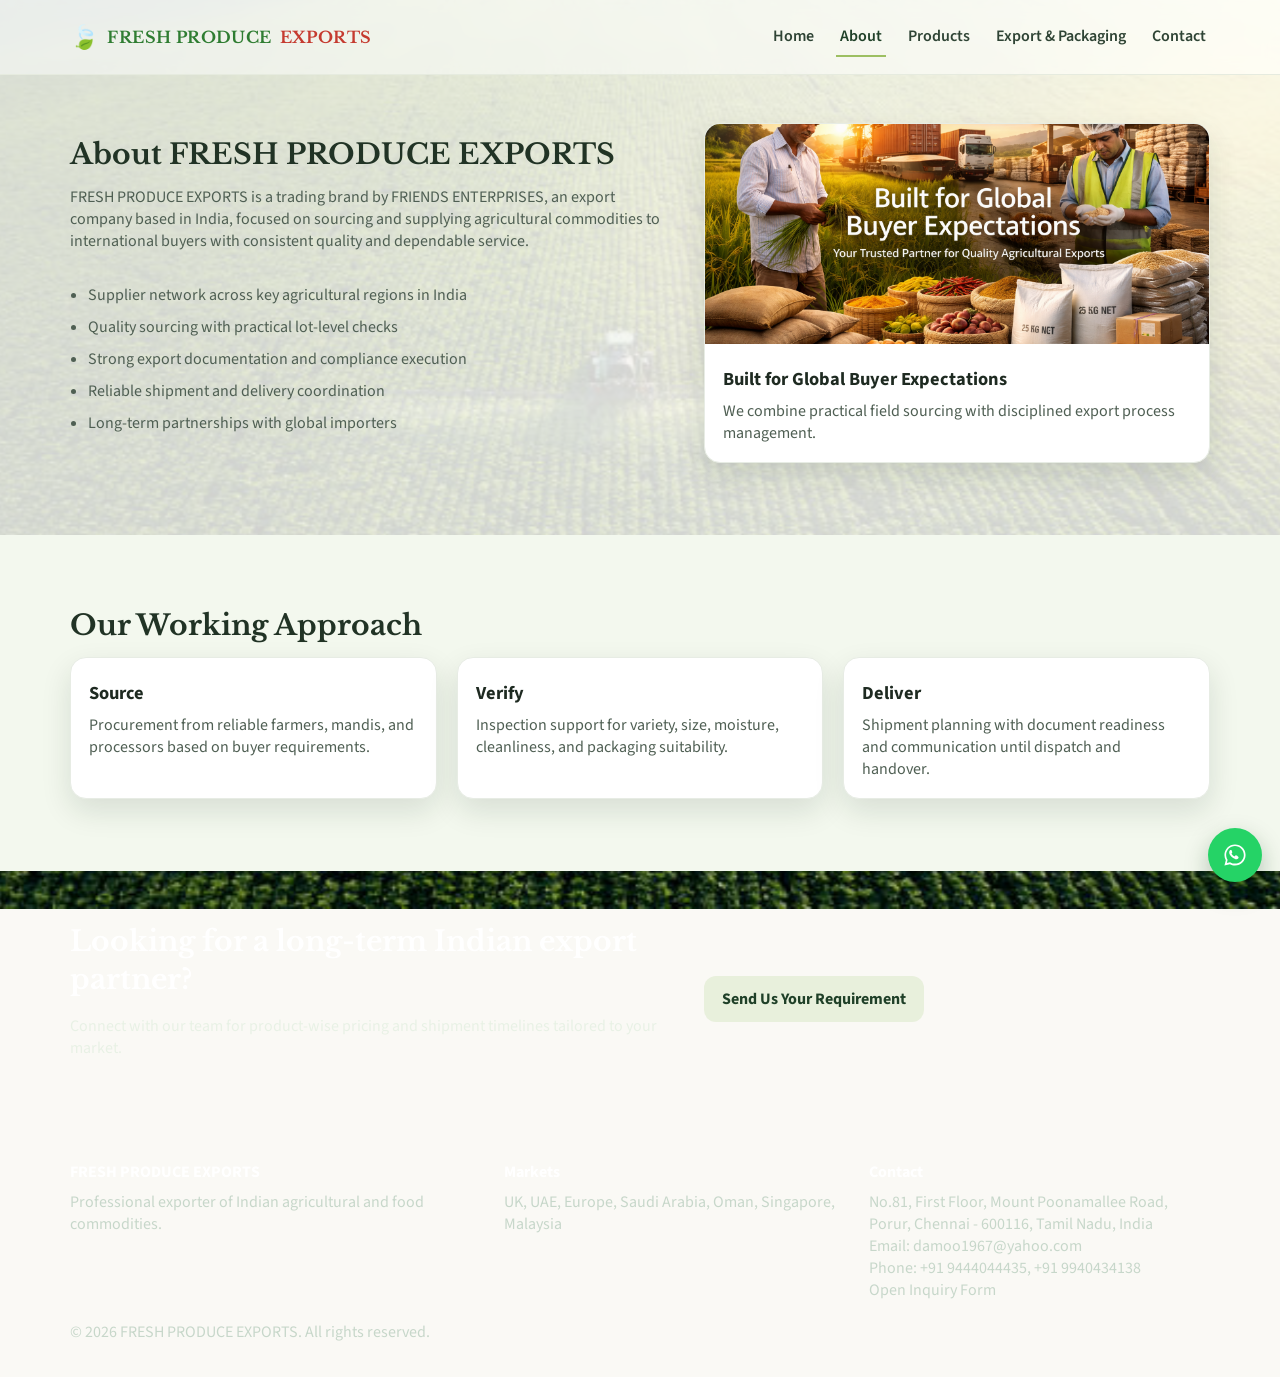
==== about.html @ 6c0fde89 "Initial commit - static export website" ====
﻿<!doctype html>
<html lang="en">
<head>
  <meta charset="utf-8" />
  <meta name="viewport" content="width=device-width, initial-scale=1" />
  <title>About | FRESH PRODUCE EXPORTS</title>
  <meta name="description" content="About FRESH PRODUCE EXPORTS, Indian export company specializing in agricultural commodities." />
  <link rel="preconnect" href="https://fonts.googleapis.com" />
  <link rel="preconnect" href="https://fonts.gstatic.com" crossorigin />
  <link href="https://fonts.googleapis.com/css2?family=Libre+Baskerville:wght@400;700&family=Source+Sans+3:wght@400;600;700&display=swap" rel="stylesheet" />
  <link rel="stylesheet" href="styles.css" />
</head>
<body>
  <header class="topbar">
    <div class="container nav-wrap">
      <a class="brand" href="index.html">FRESH PRODUCE <span>EXPORTS</span></a>
      <button class="menu-btn" type="button" aria-label="Open navigation">Menu</button>
      <nav class="nav-links">
        <a href="index.html">Home</a>
        <a href="about.html">About</a>
        <a href="products.html">Products</a>
        <a href="export-packaging.html">Export & Packaging</a>
        <a href="contact.html">Contact</a>
      </nav>
    </div>
  </header>

  <section class="section" style="padding-top:48px">
    <div class="container split">
      <div>
        <h1 class="section-title">About FRESH PRODUCE EXPORTS</h1>
        <p class="section-subtitle">FRESH PRODUCE EXPORTS is a trading brand by FRIENDS ENTERPRISES, an export company based in India, focused on sourcing and supplying agricultural commodities to international buyers with consistent quality and dependable service.</p>
        <ul class="list">
          <li>Supplier network across key agricultural regions in India</li>
          <li>Quality sourcing with practical lot-level checks</li>
          <li>Strong export documentation and compliance execution</li>
          <li>Reliable shipment and delivery coordination</li>
          <li>Long-term partnerships with global importers</li>
        </ul>
      </div>
      <div class="card">
        <img src="built for gloabl byer expectaions image.png" alt="Export warehouse" />
        <div class="card-body">
          <h3>Built for Global Buyer Expectations</h3>
          <p>We combine practical field sourcing with disciplined export process management.</p>
        </div>
      </div>
    </div>
  </section>

  <section class="section" style="background:#f3f8ee">
    <div class="container">
      <h2 class="section-title">Our Working Approach</h2>
      <div class="grid grid-3">
        <article class="card"><div class="card-body"><h3>Source</h3><p>Procurement from reliable farmers, mandis, and processors based on buyer requirements.</p></div></article>
        <article class="card"><div class="card-body"><h3>Verify</h3><p>Inspection support for variety, size, moisture, cleanliness, and packaging suitability.</p></div></article>
        <article class="card"><div class="card-body"><h3>Deliver</h3><p>Shipment planning with document readiness and communication until dispatch and handover.</p></div></article>
      </div>
    </div>
  </section>

  <section class="cta-band">
    <div class="container split">
      <div>
        <h2 class="section-title" style="color:#fff">Looking for a long-term Indian export partner?</h2>
        <p>Connect with our team for product-wise pricing and shipment timelines tailored to your market.</p>
      </div>
      <div><a class="btn btn-soft" href="contact.html">Send Us Your Requirement</a></div>
    </div>
  </section>

  <footer class="footer">
    <div class="container footer-grid">
      <div><h4>FRESH PRODUCE EXPORTS</h4><p>Professional exporter of Indian agricultural and food commodities.</p></div>
      <div><h4>Markets</h4><p>UK, UAE, Europe, Saudi Arabia, Oman, Singapore, Malaysia</p></div>
      <div><h4>Contact</h4><p>No.81, First Floor, Mount Poonamallee Road, Porur, Chennai - 600116, Tamil Nadu, India</p><p>Email: <a href="mailto:damoo1967@yahoo.com">damoo1967@yahoo.com</a></p><p>Phone: <a href="tel:+919444044435">+91 9444044435</a>, <a href="tel:+919940434138">+91 9940434138</a></p><p><a href="contact.html">Open Inquiry Form</a></p></div>
    </div>
    <div class="container" style="margin-top:20px"><p class="muted">&copy; <span class="js-year"></span> FRESH PRODUCE EXPORTS. All rights reserved.</p></div>
  </footer>

  <script src="script.js"></script>
</body>
</html>
---- styles.css ----
﻿:root {
  --primary: #2f5d3a;
  --primary-dark: #1f4028;
  --accent: #9dbf62;
  --earth: #7f6848;
  --sand: #f3efe6;
  --text: #1e2a21;
  --muted: #5e6b60;
  --white: #ffffff;
  --shadow: 0 12px 30px rgba(18, 42, 26, 0.12);
}

* {
  box-sizing: border-box;
}

html {
  scroll-behavior: smooth;
}

body {
  margin: 0;
  font-family: "Source Sans 3", "Segoe UI", sans-serif;
  color: var(--text);
  background: #faf9f5;
  position: relative;
  --scroll-blur: 0;
  --scroll-tint: 0;
}

body::before {
  content: "";
  position: fixed;
  inset: 0;
  z-index: -2;
  background-image: url("assets/background photo.jpg");
  background-size: cover;
  background-position: center;
  background-repeat: no-repeat;
  filter: blur(calc(var(--scroll-blur) * 1px));
  transform: scale(1.02);
}

body::after {
  content: "";
  position: fixed;
  inset: 0;
  z-index: -1;
  background: rgba(10, 24, 14, var(--scroll-tint));
}
img {
  max-width: 100%;
  display: block;
}

a {
  color: inherit;
  text-decoration: none;
}

.container {
  width: min(1140px, 92%);
  margin: 0 auto;
}

.section {
  padding: 72px 0;
}

.section-title {
  font-family: "Libre Baskerville", Georgia, serif;
  font-size: clamp(1.6rem, 2.2vw, 2.2rem);
  line-height: 1.35;
  margin: 0 0 12px;
}

.section-subtitle {
  color: var(--muted);
  margin: 0 0 32px;
}

.topbar {
  position: sticky;
  top: 0;
  z-index: 40;
  background: rgba(255, 255, 255, 0.94);
  backdrop-filter: blur(8px);
  border-bottom: 1px solid #e6ebdf;
}

.nav-wrap {
  display: flex;
  align-items: center;
  justify-content: space-between;
  min-height: 74px;
  gap: 18px;
}

.brand {
  font-family: "Libre Baskerville", Georgia, serif;
  display: inline-flex;
  align-items: center;
  gap: 8px;
  color: #2f7d32;
  font-weight: 700;
  letter-spacing: 0.4px;
}

.brand::before {
  content: "🍃";
  font-size: 1.45em;
  line-height: 1;
}

.brand span {
  color: #c53a2f;
}

.nav-links {
  display: flex;
  gap: 18px;
  align-items: center;
}

.nav-links a {
  padding: 8px 4px;
  color: #2f4435;
  font-weight: 600;
  border-bottom: 2px solid transparent;
}

.nav-links a.active,
.nav-links a:hover {
  border-color: var(--accent);
  color: var(--primary-dark);
}

.menu-btn {
  display: none;
  border: 1px solid #d8dfd3;
  background: #fff;
  border-radius: 10px;
  padding: 7px 10px;
  cursor: pointer;
}

.btn {
  display: inline-block;
  padding: 12px 18px;
  border-radius: 12px;
  font-weight: 700;
  transition: 0.2s ease;
}

.btn-primary {
  background: var(--primary);
  color: var(--white);
}

.btn-primary:hover {
  background: var(--primary-dark);
}

.btn-soft {
  background: #e8f0dc;
  color: var(--primary-dark);
}

.hero {
  position: relative;
  min-height: 78vh;
  display: grid;
  place-items: center;
  isolation: isolate;
  color: #fff;
}

.hero::before {
  content: "";
  position: absolute;
  inset: 0;
  background: linear-gradient(rgba(10, 20, 14, 0.16), rgba(10, 20, 14, 0.12));
  z-index: -1;
}

.hero-content {
  text-align: left;
  padding: 80px 0;
}

.hero h1 {
  font-family: "Libre Baskerville", Georgia, serif;
  font-size: clamp(2rem, 4.2vw, 3.7rem);
  line-height: 1.18;
  max-width: 840px;
  margin: 0 0 16px;
}

.hero p {
  max-width: 720px;
  color: #e9efe6;
  font-size: clamp(1rem, 1.8vw, 1.2rem);
}

.hero-cta {
  margin-top: 22px;
  display: flex;
  flex-wrap: wrap;
  gap: 12px;
}

.grid {
  display: grid;
  gap: 20px;
}

.grid-2 {
  grid-template-columns: repeat(2, minmax(0, 1fr));
}

.grid-3 {
  grid-template-columns: repeat(3, minmax(0, 1fr));
}

.grid-4 {
  grid-template-columns: repeat(4, minmax(0, 1fr));
}

.card {
  background: #fff;
  border: 1px solid #e7ece4;
  border-radius: 16px;
  overflow: hidden;
  box-shadow: var(--shadow);
}

.card-body {
  padding: 18px;
}

.card h3 {
  margin: 4px 0 8px;
  font-size: 1.15rem;
}

.card p {
  margin: 0;
  color: var(--muted);
}

.card img {
  width: 100%;
  height: 220px;
  object-fit: cover;
}

.split {
  display: grid;
  grid-template-columns: 1.2fr 1fr;
  gap: 26px;
  align-items: center;
}

.list {
  padding-left: 18px;
  color: var(--muted);
}

.list li {
  margin: 10px 0;
}

.pill-row {
  display: flex;
  flex-wrap: wrap;
  gap: 10px;
}

.pill {
  border: 1px solid #d8e5d2;
  background: #f6faef;
  color: #2f503a;
  padding: 8px 12px;
  border-radius: 100px;
  font-weight: 600;
}

.cta-band {
  background: linear-gradient(112deg, #2f5d3a 0%, #4e7a42 52%, #789b4c 100%);
  color: #fff;
  padding: 52px 0;
}

.cta-band p {
  color: #e8f1e5;
}

table {
  width: 100%;
  border-collapse: collapse;
  background: #fff;
  border: 1px solid #e4ebdf;
  border-radius: 12px;
  overflow: hidden;
}

th, td {
  text-align: left;
  padding: 12px;
  border-bottom: 1px solid #edf2e9;
  font-size: 0.96rem;
}

th {
  background: #f2f7eb;
  color: #2a4934;
}

.world-map {
  background: linear-gradient(180deg, #f4f8f0 0%, #e6efe0 100%);
  border: 1px solid #d8e7d1;
  border-radius: 16px;
  padding: 18px;
}

.contact-wrap {
  display: grid;
  gap: 22px;
  grid-template-columns: 1fr 1.05fr;
}

form {
  background: #fff;
  border: 1px solid #e2eadd;
  border-radius: 16px;
  padding: 20px;
  box-shadow: var(--shadow);
}

.field {
  margin-bottom: 14px;
}

label {
  display: block;
  margin-bottom: 6px;
  font-weight: 600;
}

input, textarea, select {
  width: 100%;
  border: 1px solid #cfd9cb;
  border-radius: 10px;
  padding: 11px 12px;
  font: inherit;
}

textarea {
  min-height: 120px;
  resize: vertical;
}

.footer {
  background: #152c1e;
  color: #dde8df;
  padding: 34px 0;
}

.footer-grid {
  display: grid;
  gap: 24px;
  grid-template-columns: 1.2fr 1fr 1fr;
}

.footer h4 {
  margin: 0 0 8px;
  color: #fff;
}

.footer p,
.footer a {
  color: #c7d7ca;
  margin: 0;
}

.muted {
  color: var(--muted);
}

@media (max-width: 980px) {
  .grid-4 {
    grid-template-columns: repeat(2, minmax(0, 1fr));
  }

  .grid-3 {
    grid-template-columns: repeat(2, minmax(0, 1fr));
  }

  .split,
  .contact-wrap,
  .footer-grid {
    grid-template-columns: 1fr;
  }
}

@media (max-width: 980px) {
  .cover-hero h1 {
    white-space: normal;
  }
}

@media (max-width: 740px) {
  .menu-btn {
    display: block;
  }

  .nav-links {
    position: absolute;
    left: 0;
    right: 0;
    top: 74px;
    background: #fff;
    border-bottom: 1px solid #dde6d8;
    display: none;
    flex-direction: column;
    padding: 14px;
    align-items: flex-start;
  }

  .nav-links.open {
    display: flex;
  }

  .grid-4,
  .grid-3,
  .grid-2 {
    grid-template-columns: 1fr;
  }

  .hero {
    min-height: 72vh;
  }
}






/* Home cover hero + scroll transitions */
.home-page .topbar {
  position: fixed;
  width: 100%;
  background: rgba(18, 34, 24, 0.14);
  border-bottom: 1px solid rgba(255, 255, 255, 0.22);
  backdrop-filter: blur(2px);
  transition: background 0.35s ease, border-color 0.35s ease;
}

.home-page .topbar .brand {
  color: #d9f3d2;
  text-shadow: 0 1px 10px rgba(0, 0, 0, 0.22);
}

.home-page .topbar .brand span {
  color: #f3b6b1;
  text-shadow: 0 1px 10px rgba(0, 0, 0, 0.22);
}

.home-page .topbar .brand::before {
  color: #e6f8df;
  text-shadow: 0 1px 10px rgba(0, 0, 0, 0.22);
}

.home-page .topbar .nav-links a {
  color: #f6fff6;
}

.home-page .topbar.scrolled-nav {
  background: rgba(255, 255, 255, 0.95);
  border-bottom: 1px solid #dde6d8;
  backdrop-filter: blur(8px);
}

.home-page .topbar.scrolled-nav .brand {
  color: #2f7d32;
}

.home-page .topbar.scrolled-nav .brand span {
  color: #c53a2f;
}

.home-page .topbar.scrolled-nav .brand::before {
  color: #2f7d32;
}

.home-page .topbar.scrolled-nav .nav-links a {
  color: #2f4435;
}

.cover-hero {
  min-height: 100vh;
}

.cover-hero .hero-content {
  text-align: center;
  padding-top: 160px;
  padding-bottom: 120px;
}

.cover-kicker {
  letter-spacing: 0.04em;
  text-transform: none;
  font-size: 1.55rem;
  font-weight: 500;
  color: #f0f7ed;
  margin-bottom: 12px;
}

.cover-hero h1 {
  font-size: clamp(2.5rem, 6.2vw, 5.6rem);
  margin: 0 auto 16px;
  text-shadow: 0 10px 30px rgba(0, 0, 0, 0.32);
  text-align: center;
  width: 100%;
  max-width: none;
  white-space: nowrap;
}

.cover-hero p {
  max-width: 980px;
  margin-left: auto;
  margin-right: auto;
}

.cover-hero .hero-cta {
  justify-content: center;
}

.reveal {
  opacity: 0;
  transform: translateY(34px);
  transition: opacity 0.8s ease, transform 0.8s ease;
}

.reveal.visible {
  opacity: 1;
  transform: translateY(0);
}

@media (max-width: 980px) {
  .cover-hero h1 {
    white-space: normal;
  }
}

@media (max-width: 740px) {
  .home-page .topbar .nav-links {
    background: rgba(12, 20, 16, 0.9);
    border-bottom: 1px solid rgba(255, 255, 255, 0.25);
  }

  .home-page .topbar.scrolled-nav .nav-links {
    background: #fff;
    border-bottom: 1px solid #dde6d8;
  }

  .cover-hero .hero-content {
    padding-top: 140px;
    padding-bottom: 90px;
  }
}


/* Readability tuning across image-overlap areas */
.section {
  background: rgba(249, 250, 246, 0.84);
}

.cta-band,
.hero,
.cover-hero,
.footer {
  background: transparent;
}

.topbar {
  background: rgba(255, 255, 255, 0.9);
}

.home-page .topbar {
  background: rgba(14, 28, 18, 0.28);
  border-bottom: 1px solid rgba(255, 255, 255, 0.26);
}

.home-page .topbar .brand {
  color: #d9f3d2;
  text-shadow: 0 1px 10px rgba(0, 0, 0, 0.22);
}

.home-page .topbar .brand span {
  color: #f3b6b1;
  text-shadow: 0 1px 10px rgba(0, 0, 0, 0.22);
}

.home-page .topbar .brand::before {
  color: #e6f8df;
  text-shadow: 0 1px 10px rgba(0, 0, 0, 0.22);
}

.home-page .topbar .nav-links a {
  color: #f3f8f2;
  text-shadow: 0 1px 10px rgba(0, 0, 0, 0.22);
}

.home-page .topbar.scrolled-nav .brand,
.home-page .topbar.scrolled-nav .brand span,
.home-page .topbar.scrolled-nav .brand::before,
.home-page .topbar.scrolled-nav .nav-links a {
  text-shadow: none;
}

.hero h1,
.cover-hero h1 {
  color: #f7fbf6;
  text-shadow: 0 8px 24px rgba(0, 0, 0, 0.36);
}

.hero p,
.cover-hero p,
.cover-kicker {
  color: #edf5ea;
  text-shadow: 0 3px 12px rgba(0, 0, 0, 0.3);
}

.section-title {
  color: #213325;
}

.section-subtitle,
.card p,
.list,
.muted {
  color: #4f5f53;
}

@media (max-width: 740px) {
  .section {
    background: rgba(249, 250, 246, 0.9);
  }

  .home-page .topbar {
    background: rgba(12, 24, 16, 0.48);
  }
}

/* Floating WhatsApp button */
.whatsapp-float {
  position: fixed;
  right: 18px;
  bottom: 18px;
  width: 54px;
  height: 54px;
  border-radius: 50%;
  display: grid;
  place-items: center;
  background: #25d366;
  box-shadow: 0 10px 24px rgba(8, 53, 23, 0.28);
  z-index: 999;
  transition: transform 0.2s ease, box-shadow 0.2s ease;
}

.whatsapp-float:hover {
  transform: translateY(-2px);
  box-shadow: 0 14px 28px rgba(8, 53, 23, 0.35);
}

/* Product inquiry validation + status */
.input-error {
  border-color: #c63b3b !important;
  background: #fff6f6;
}

.field-error {
  margin-top: 6px;
  color: #c63b3b;
  font-size: 0.84rem;
  font-weight: 600;
}

.form-message {
  display: none;
  margin: 0 0 14px;
  padding: 11px 12px;
  border-radius: 10px;
  font-weight: 600;
}

.form-message.success {
  display: block;
  background: #e7f5ea;
  color: #1f6a35;
  border: 1px solid #b8e0c1;
}

.form-message.error {
  display: block;
  background: #fff1f1;
  color: #b03d3d;
  border: 1px solid #efc2c2;
}

/* Mobile tuning for inquiry actions */
@media (max-width: 740px) {
  input,
  textarea,
  select {
    font-size: 16px;
  }

  #productInquiryForm .hero-cta,
  #contactInquiryForm .hero-cta {
    flex-direction: column;
    align-items: stretch;
  }

  #productInquiryForm .hero-cta .btn,
  #contactInquiryForm .hero-cta .btn {
    width: 100%;
    text-align: center;
  }

  .whatsapp-float {
    right: 14px;
    bottom: 14px;
    width: 50px;
    height: 50px;
  }
}


/* Global markets layout */
.global-markets-layout {
  display: grid;
  grid-template-columns: 0.95fr 1.05fr;
  gap: 24px;
  align-items: start;
}

.global-map-small {
  max-width: 420px;
}

.global-map-small img {
  width: 100%;
  height: auto;
  border-radius: 12px;
  object-fit: cover;
}

.global-markets-list-wrap {
  background: #fff;
  border: 1px solid #d8e7d1;
  border-radius: 16px;
  padding: 18px;
  box-shadow: var(--shadow);
}

.arrow-list {
  list-style: none;
  margin: 0;
  padding: 0;
  color: #2e4a35;
}

.arrow-list li {
  margin: 10px 0;
  font-weight: 600;
}

.arrow-list li::before {
  content: "-> ";
  color: #2f7d32;
  font-weight: 700;
}

@media (max-width: 980px) {
  .global-markets-layout {
    grid-template-columns: 1fr;
  }

  .global-map-small {
    max-width: 100%;
  }
}
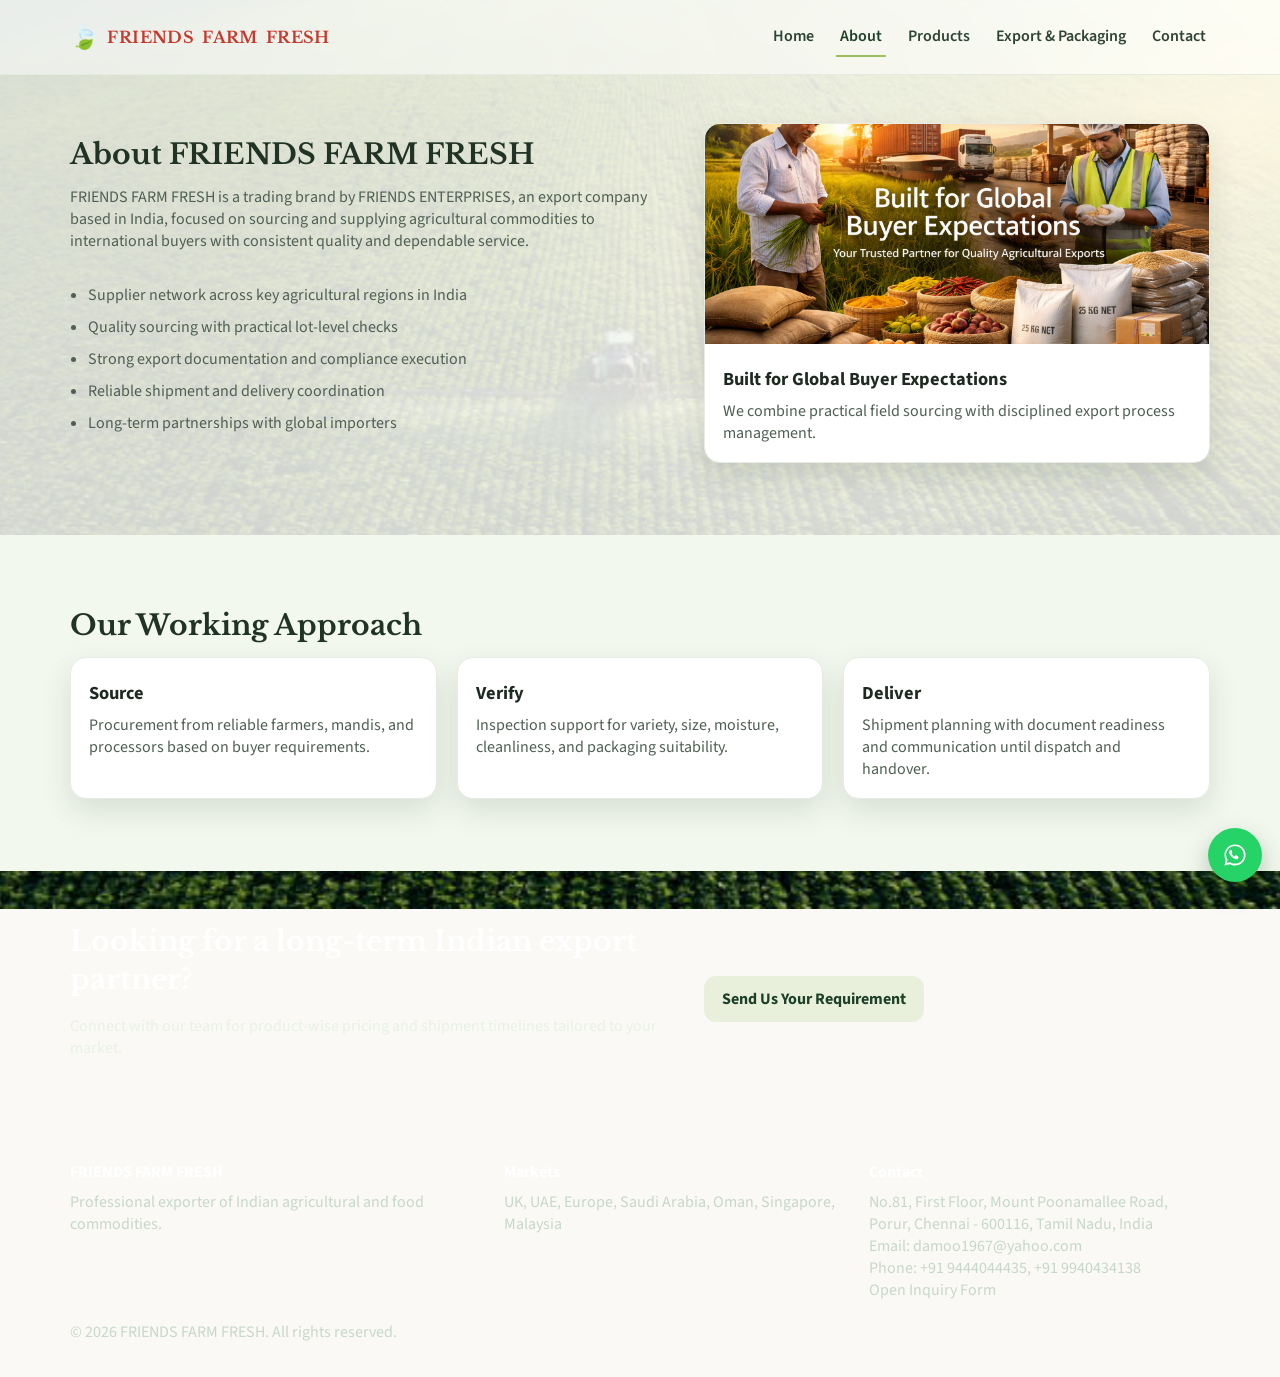
==== commit e920e9c6: "Update about.html for Friends Farm Fresh" ====
--- a/about.html
+++ b/about.html
@@ -3,8 +3,8 @@
 <head>
   <meta charset="utf-8" />
   <meta name="viewport" content="width=device-width, initial-scale=1" />
-  <title>About | FRESH PRODUCE EXPORTS</title>
-  <meta name="description" content="About FRESH PRODUCE EXPORTS, Indian export company specializing in agricultural commodities." />
+  <title>About | FRIENDS FARM FRESH</title>
+  <meta name="description" content="About FRIENDS FARM FRESH, Indian export company specializing in agricultural commodities." />
   <link rel="preconnect" href="https://fonts.googleapis.com" />
   <link rel="preconnect" href="https://fonts.gstatic.com" crossorigin />
   <link href="https://fonts.googleapis.com/css2?family=Libre+Baskerville:wght@400;700&family=Source+Sans+3:wght@400;600;700&display=swap" rel="stylesheet" />
@@ -13,7 +13,7 @@
 <body>
   <header class="topbar">
     <div class="container nav-wrap">
-      <a class="brand" href="index.html">FRESH PRODUCE <span>EXPORTS</span></a>
+      <a class="brand" href="index.html"><span class="brand-word brand-friends"><span class="brand-initial">F</span>RIENDS</span> <span class="brand-word brand-farm"><span class="brand-initial">F</span>ARM</span> <span class="brand-word brand-fresh"><span class="brand-initial">F</span>RESH</span></a>
       <button class="menu-btn" type="button" aria-label="Open navigation">Menu</button>
       <nav class="nav-links">
         <a href="index.html">Home</a>
@@ -28,8 +28,8 @@
   <section class="section" style="padding-top:48px">
     <div class="container split">
       <div>
-        <h1 class="section-title">About FRESH PRODUCE EXPORTS</h1>
-        <p class="section-subtitle">FRESH PRODUCE EXPORTS is a trading brand by FRIENDS ENTERPRISES, an export company based in India, focused on sourcing and supplying agricultural commodities to international buyers with consistent quality and dependable service.</p>
+        <h1 class="section-title">About FRIENDS FARM FRESH</h1>
+        <p class="section-subtitle">FRIENDS FARM FRESH is a trading brand by FRIENDS ENTERPRISES, an export company based in India, focused on sourcing and supplying agricultural commodities to international buyers with consistent quality and dependable service.</p>
         <ul class="list">
           <li>Supplier network across key agricultural regions in India</li>
           <li>Quality sourcing with practical lot-level checks</li>
@@ -71,21 +71,22 @@
 
   <footer class="footer">
     <div class="container footer-grid">
-      <div><h4>FRESH PRODUCE EXPORTS</h4><p>Professional exporter of Indian agricultural and food commodities.</p></div>
+      <div><h4>FRIENDS FARM FRESH</h4><p>Professional exporter of Indian agricultural and food commodities.</p></div>
       <div><h4>Markets</h4><p>UK, UAE, Europe, Saudi Arabia, Oman, Singapore, Malaysia</p></div>
       <div><h4>Contact</h4><p>No.81, First Floor, Mount Poonamallee Road, Porur, Chennai - 600116, Tamil Nadu, India</p><p>Email: <a href="mailto:damoo1967@yahoo.com">damoo1967@yahoo.com</a></p><p>Phone: <a href="tel:+919444044435">+91 9444044435</a>, <a href="tel:+919940434138">+91 9940434138</a></p><p><a href="contact.html">Open Inquiry Form</a></p></div>
     </div>
-    <div class="container" style="margin-top:20px"><p class="muted">&copy; <span class="js-year"></span> FRESH PRODUCE EXPORTS. All rights reserved.</p></div>
+    <div class="container" style="margin-top:20px"><p class="muted">&copy; <span class="js-year"></span> FRIENDS FARM FRESH. All rights reserved.</p></div>
   </footer>
 
   <script src="script.js"></script>
 </body>
-</html>
-
-
-
-
-
-
-
-
+</html>
+
+
+
+
+
+
+
+
+
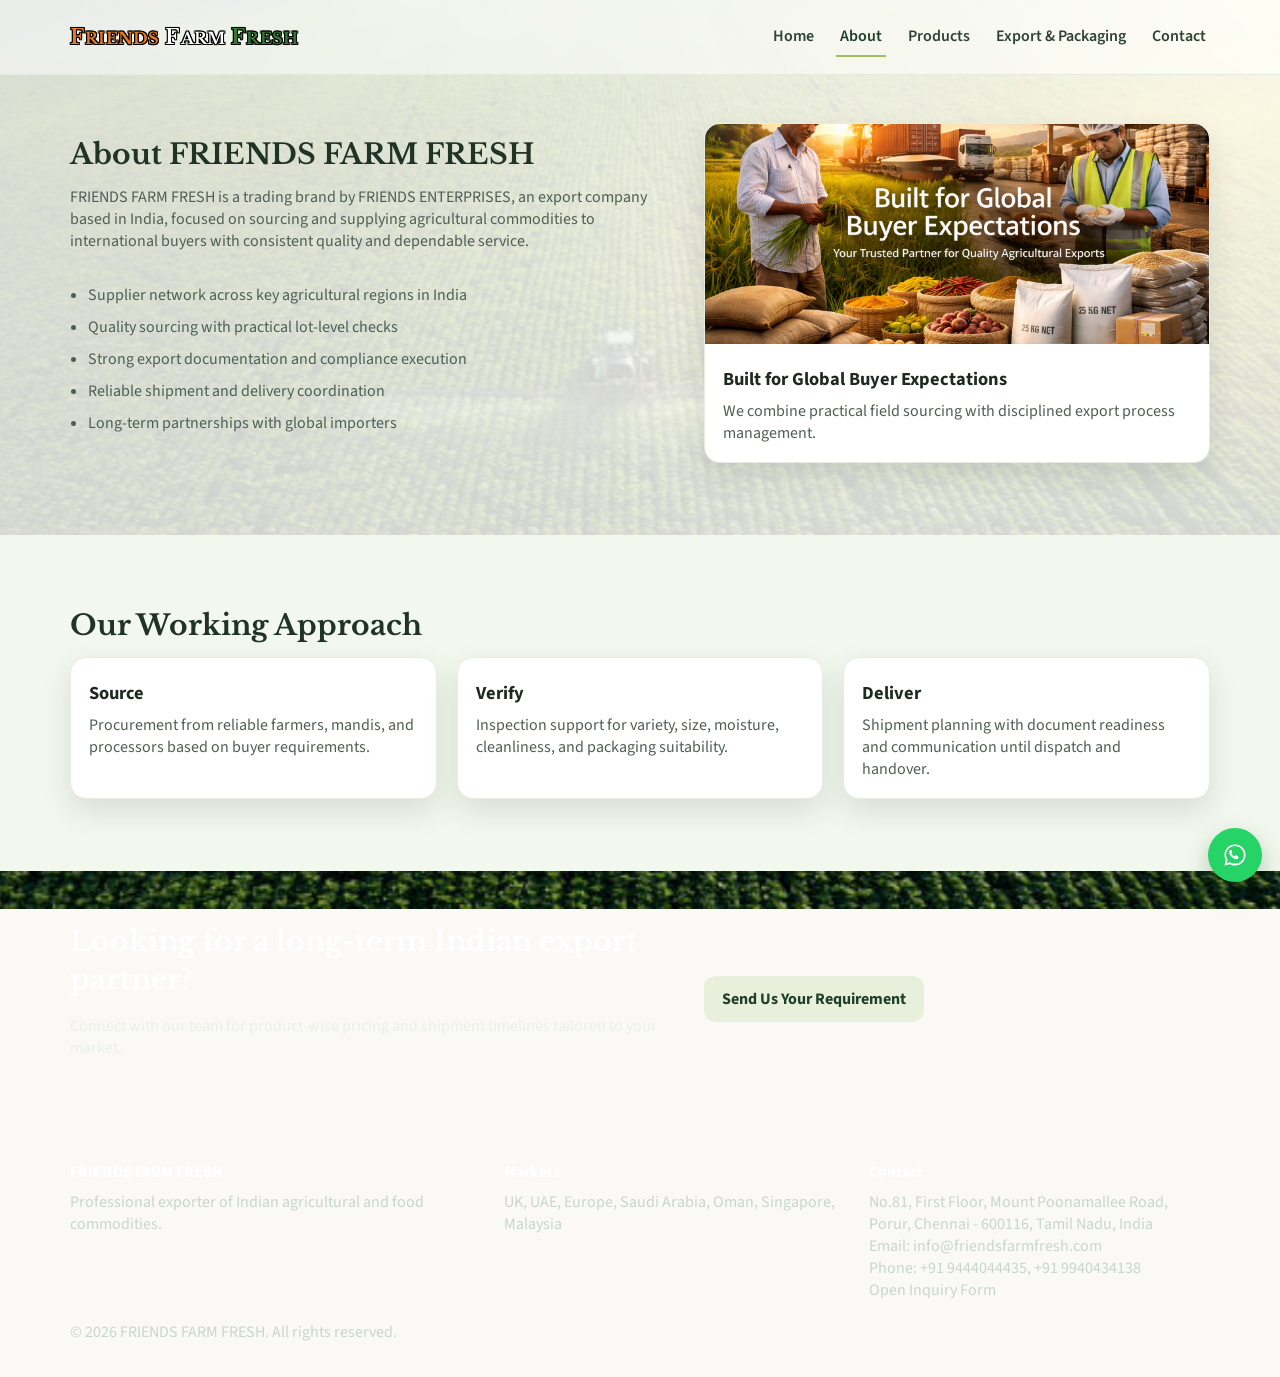
==== commit 083fedd3: "Update about.html contact email" ====
--- a/about.html
+++ b/about.html
@@ -73,7 +73,7 @@
     <div class="container footer-grid">
       <div><h4>FRIENDS FARM FRESH</h4><p>Professional exporter of Indian agricultural and food commodities.</p></div>
       <div><h4>Markets</h4><p>UK, UAE, Europe, Saudi Arabia, Oman, Singapore, Malaysia</p></div>
-      <div><h4>Contact</h4><p>No.81, First Floor, Mount Poonamallee Road, Porur, Chennai - 600116, Tamil Nadu, India</p><p>Email: <a href="mailto:damoo1967@yahoo.com">damoo1967@yahoo.com</a></p><p>Phone: <a href="tel:+919444044435">+91 9444044435</a>, <a href="tel:+919940434138">+91 9940434138</a></p><p><a href="contact.html">Open Inquiry Form</a></p></div>
+      <div><h4>Contact</h4><p>No.81, First Floor, Mount Poonamallee Road, Porur, Chennai - 600116, Tamil Nadu, India</p><p>Email: <a href="mailto:info@friendsfarmfresh.com">info@friendsfarmfresh.com</a></p><p>Phone: <a href="tel:+919444044435">+91 9444044435</a>, <a href="tel:+919940434138">+91 9940434138</a></p><p><a href="contact.html">Open Inquiry Form</a></p></div>
     </div>
     <div class="container" style="margin-top:20px"><p class="muted">&copy; <span class="js-year"></span> FRIENDS FARM FRESH. All rights reserved.</p></div>
   </footer>
@@ -90,3 +90,4 @@
 
 
 
+
--- a/styles.css
+++ b/styles.css
@@ -26,7 +26,7 @@
   position: relative;
   --scroll-blur: 0;
   --scroll-tint: 0;
-}
+}
 
 body::before {
   content: "";
@@ -47,7 +47,7 @@
   inset: 0;
   z-index: -1;
   background: rgba(10, 24, 14, var(--scroll-tint));
-}
+}
 img {
   max-width: 100%;
   display: block;
@@ -99,23 +99,43 @@
 .brand {
   font-family: "Libre Baskerville", Georgia, serif;
   display: inline-flex;
-  align-items: center;
-  gap: 8px;
+  align-items: baseline;
+  gap: 6px;
+  font-weight: 700;
+  letter-spacing: 0.2px;
+  text-transform: uppercase;
+}
+
+.brand-word {
+  display: inline-flex;
+  align-items: baseline;
+  gap: 1px;
+  text-shadow:
+    0 0 1px #000,
+    1px 0 0 #000,
+    -1px 0 0 #000,
+    0 1px 0 #000,
+    0 -1px 0 #000,
+    1px 1px 0 #000,
+    -1px 1px 0 #000,
+    1px -1px 0 #000,
+    -1px -1px 0 #000;
+}
+.brand-initial {
+  font-size: 1.3em;
+  line-height: 1;
+}
+
+.brand-friends {
+  color: #e57a1f;
+}
+
+.brand-farm {
+  color: #ffffff;
+}
+.brand-fresh {
   color: #2f7d32;
-  font-weight: 700;
-  letter-spacing: 0.4px;
-}
-
-.brand::before {
-  content: "🍃";
-  font-size: 1.45em;
-  line-height: 1;
-}
-
-.brand span {
-  color: #c53a2f;
-}
-
+}
 .nav-links {
   display: flex;
   gap: 18px;
@@ -440,12 +460,12 @@
   .hero {
     min-height: 72vh;
   }
-}
-
-
-
-
-
+}
+
+
+
+
+
 
 /* Home cover hero + scroll transitions */
 .home-page .topbar {
@@ -458,17 +478,6 @@
 }
 
 .home-page .topbar .brand {
-  color: #d9f3d2;
-  text-shadow: 0 1px 10px rgba(0, 0, 0, 0.22);
-}
-
-.home-page .topbar .brand span {
-  color: #f3b6b1;
-  text-shadow: 0 1px 10px rgba(0, 0, 0, 0.22);
-}
-
-.home-page .topbar .brand::before {
-  color: #e6f8df;
   text-shadow: 0 1px 10px rgba(0, 0, 0, 0.22);
 }
 
@@ -480,18 +489,6 @@
   background: rgba(255, 255, 255, 0.95);
   border-bottom: 1px solid #dde6d8;
   backdrop-filter: blur(8px);
-}
-
-.home-page .topbar.scrolled-nav .brand {
-  color: #2f7d32;
-}
-
-.home-page .topbar.scrolled-nav .brand span {
-  color: #c53a2f;
-}
-
-.home-page .topbar.scrolled-nav .brand::before {
-  color: #2f7d32;
 }
 
 .home-page .topbar.scrolled-nav .nav-links a {
@@ -569,8 +566,8 @@
     padding-top: 140px;
     padding-bottom: 90px;
   }
-}
-
+}
+
 
 /* Readability tuning across image-overlap areas */
 .section {
@@ -594,17 +591,6 @@
 }
 
 .home-page .topbar .brand {
-  color: #d9f3d2;
-  text-shadow: 0 1px 10px rgba(0, 0, 0, 0.22);
-}
-
-.home-page .topbar .brand span {
-  color: #f3b6b1;
-  text-shadow: 0 1px 10px rgba(0, 0, 0, 0.22);
-}
-
-.home-page .topbar .brand::before {
-  color: #e6f8df;
   text-shadow: 0 1px 10px rgba(0, 0, 0, 0.22);
 }
 
@@ -613,13 +599,10 @@
   text-shadow: 0 1px 10px rgba(0, 0, 0, 0.22);
 }
 
-.home-page .topbar.scrolled-nav .brand,
-.home-page .topbar.scrolled-nav .brand span,
-.home-page .topbar.scrolled-nav .brand::before,
+.home-page .topbar.scrolled-nav .brand-word,
 .home-page .topbar.scrolled-nav .nav-links a {
   text-shadow: none;
 }
-
 .hero h1,
 .cover-hero h1 {
   color: #f7fbf6;
@@ -652,7 +635,7 @@
   .home-page .topbar {
     background: rgba(12, 24, 16, 0.48);
   }
-}
+}
 
 /* Floating WhatsApp button */
 .whatsapp-float {
@@ -673,7 +656,7 @@
 .whatsapp-float:hover {
   transform: translateY(-2px);
   box-shadow: 0 14px 28px rgba(8, 53, 23, 0.35);
-}
+}
 
 /* Product inquiry validation + status */
 .input-error {
@@ -708,7 +691,7 @@
   background: #fff1f1;
   color: #b03d3d;
   border: 1px solid #efc2c2;
-}
+}
 
 /* Mobile tuning for inquiry actions */
 @media (max-width: 740px) {
@@ -736,8 +719,8 @@
     width: 50px;
     height: 50px;
   }
-}
-
+}
+
 
 /* Global markets layout */
 .global-markets-layout {
@@ -792,5 +775,10 @@
   .global-map-small {
     max-width: 100%;
   }
-}
-
+}
+
+
+
+
+
+
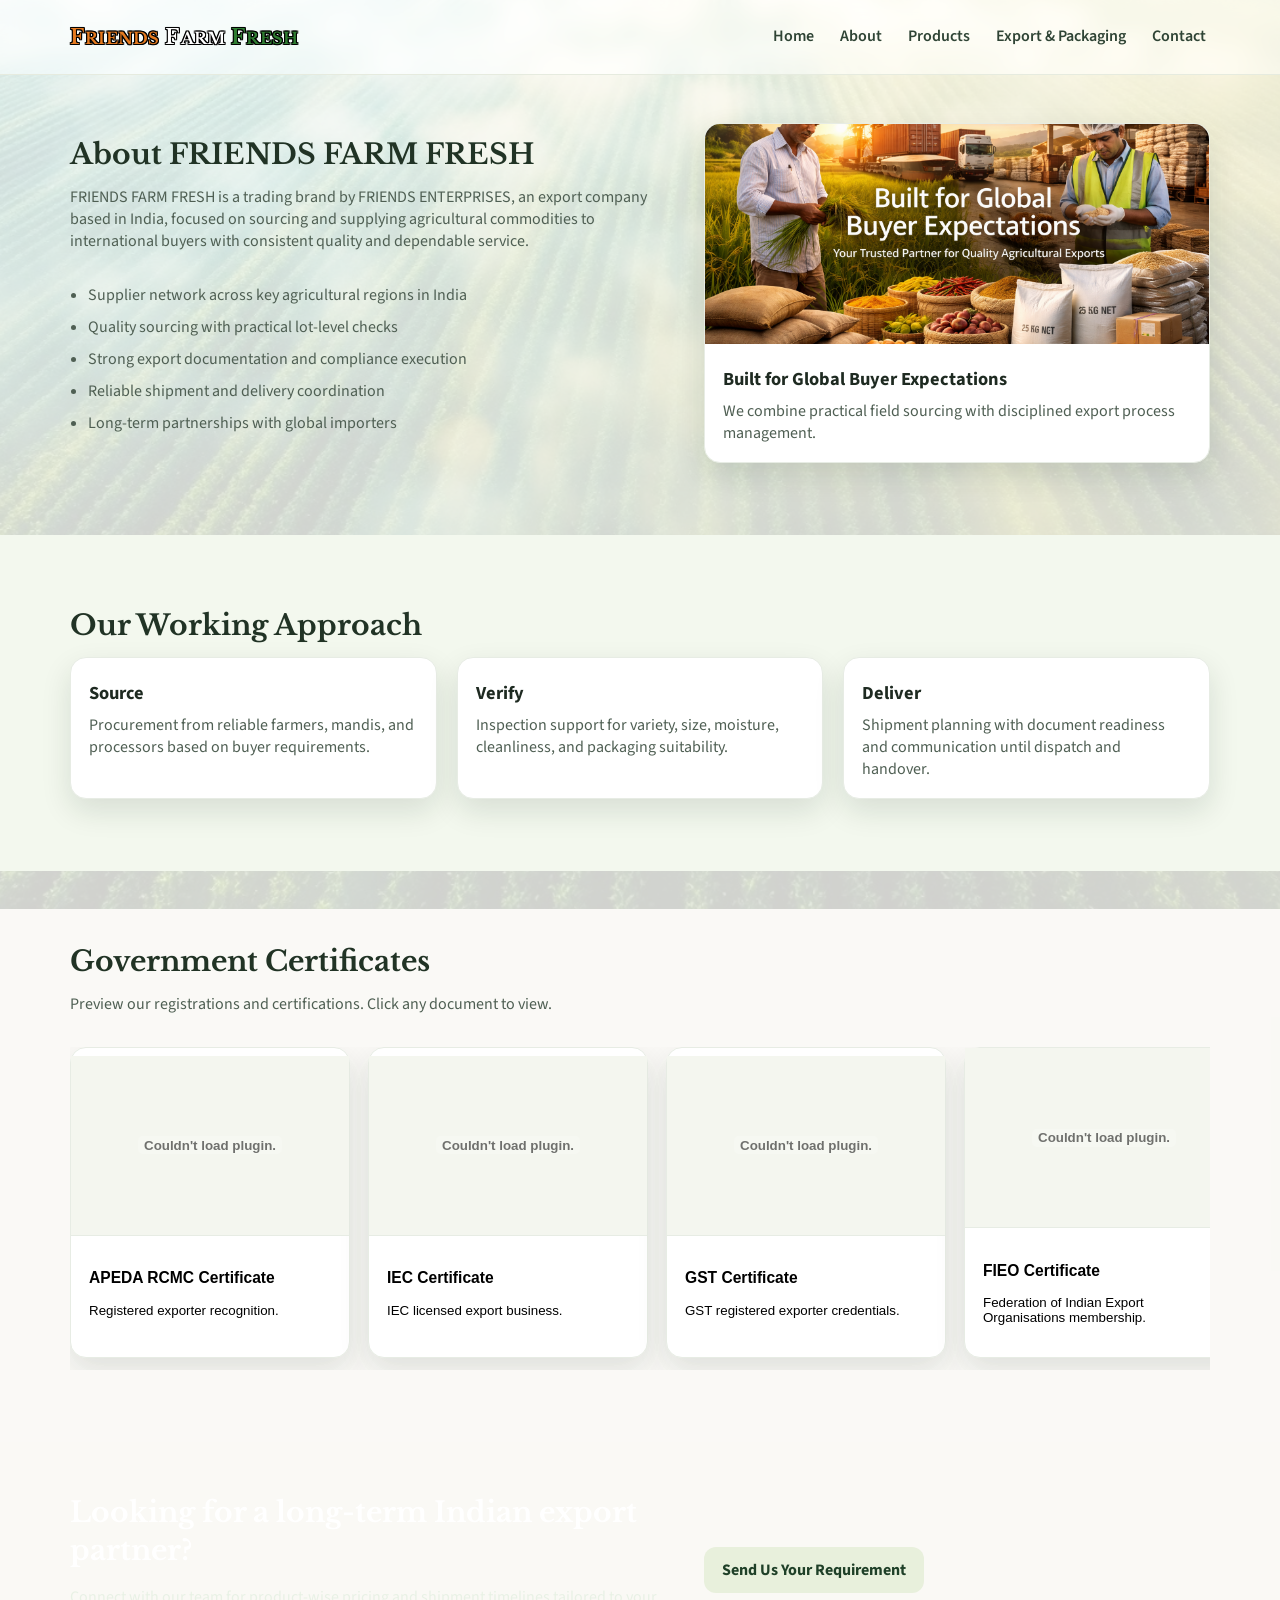
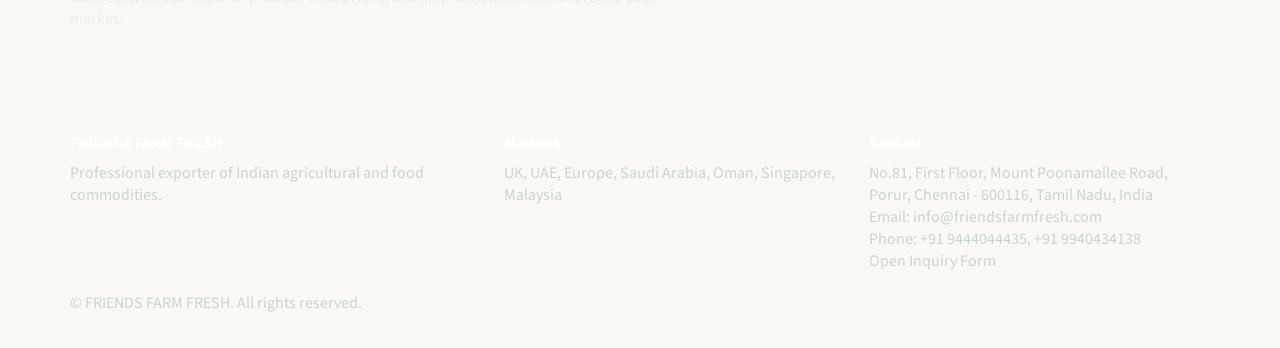
==== commit 77e3b347: "Add certificates section and viewer" ====
--- a/about.html
+++ b/about.html
@@ -59,6 +59,67 @@
     </div>
   </section>
 
+  <section class="section reveal" id="certificates">
+    <div class="container">
+      <h2 class="section-title">Government Certificates</h2>
+      <p class="section-subtitle">Preview our registrations and certifications. Click any document to view.</p>
+      <div class="cert-strip" role="list">
+        <button class="cert-card" type="button" data-cert="certificates/APEDA%20RCMC%20Certificate.pdf" data-title="APEDA RCMC Certificate">
+          <div class="cert-preview">
+            <embed src="certificates/APEDA%20RCMC%20Certificate.pdf#toolbar=0&navpanes=0&scrollbar=0" type="application/pdf" />
+            <span class="cert-preview-overlay">Click to View</span>
+          </div>
+          <div class="card-body">
+            <h3>APEDA RCMC Certificate</h3>
+            <p>Registered exporter recognition.</p>
+          </div>
+        </button>
+        <button class="cert-card" type="button" data-cert="certificates/IEC%20CERT%20Icegate%20%281%29.pdf" data-title="IEC Certificate">
+          <div class="cert-preview">
+            <embed src="certificates/IEC%20CERT%20Icegate%20%281%29.pdf#toolbar=0&navpanes=0&scrollbar=0" type="application/pdf" />
+            <span class="cert-preview-overlay">Click to View</span>
+          </div>
+          <div class="card-body">
+            <h3>IEC Certificate</h3>
+            <p>IEC licensed export business.</p>
+          </div>
+        </button>
+        <button class="cert-card" type="button" data-cert="certificates/GST%20certificate%20%20%281%29.pdf" data-title="GST Certificate">
+          <div class="cert-preview">
+            <embed src="certificates/GST%20certificate%20%20%281%29.pdf#toolbar=0&navpanes=0&scrollbar=0" type="application/pdf" />
+            <span class="cert-preview-overlay">Click to View</span>
+          </div>
+          <div class="card-body">
+            <h3>GST Certificate</h3>
+            <p>GST registered exporter credentials.</p>
+          </div>
+        </button>
+        <button class="cert-card" type="button" data-cert="certificates/FIEO%20cert.pdf" data-title="FIEO Certificate">
+          <div class="cert-preview">
+            <embed src="certificates/FIEO%20cert.pdf#toolbar=0&navpanes=0&scrollbar=0" type="application/pdf" />
+            <span class="cert-preview-overlay">Click to View</span>
+          </div>
+          <div class="card-body">
+            <h3>FIEO Certificate</h3>
+            <p>Federation of Indian Export Organisations membership.</p>
+          </div>
+        </button>
+      </div>
+    </div>
+  </section>
+
+  <div class="cert-modal" id="certModal" aria-hidden="true">
+    <div class="cert-modal-backdrop" data-cert-close></div>
+    <div class="cert-modal-panel" role="dialog" aria-modal="true" aria-labelledby="certModalTitle">
+      <button class="cert-modal-close" type="button" data-cert-close>Close</button>
+      <h3 class="cert-modal-title" id="certModalTitle">Certificate Preview</h3>
+      <div class="cert-viewer">
+        <iframe id="certModalFrame" title="Certificate preview" src="" loading="lazy" sandbox="allow-same-origin allow-scripts" referrerpolicy="no-referrer"></iframe>
+        <div class="cert-watermark">Friends Farm Fresh</div>
+      </div>
+      <p class="muted" style="margin:12px 0 0">Viewing only. Download and printing are disabled in the interface.</p>
+    </div>
+  </div>
   <section class="cta-band">
     <div class="container split">
       <div>
@@ -91,3 +152,5 @@
 
 
 
+
+
--- a/styles.css
+++ b/styles.css
@@ -33,15 +33,13 @@
   position: fixed;
   inset: 0;
   z-index: -2;
-  background-image: url("assets/background photo.jpg");
+  background-image: url("assets/1.jpg?v=20260311");
   background-size: cover;
   background-position: center;
   background-repeat: no-repeat;
   filter: blur(calc(var(--scroll-blur) * 1px));
   transform: scale(1.02);
-}
-
-body::after {
+}\nbody::after {
   content: "";
   position: fixed;
   inset: 0;
@@ -535,16 +533,20 @@
 }
 
 .reveal {
+  opacity: 1;
+  transform: none;
+}
+
+.js-enabled .reveal {
   opacity: 0;
   transform: translateY(34px);
   transition: opacity 0.8s ease, transform 0.8s ease;
 }
 
-.reveal.visible {
+.js-enabled .reveal.visible {
   opacity: 1;
   transform: translateY(0);
 }
-
 @media (max-width: 980px) {
   .cover-hero h1 {
     white-space: normal;
@@ -782,3 +784,158 @@
 
 
 
+
+
+
+
+
+
+/* Certificates strip + modal */
+.cert-strip {
+  display: flex;
+  gap: 18px;
+  overflow-x: auto;
+  padding-bottom: 12px;
+  scroll-snap-type: x mandatory;
+}
+
+.cert-card {
+  flex: 0 0 280px;
+  min-width: 280px;
+  border: 1px solid #e7ece4;
+  border-radius: 16px;
+  background: #fff;
+  box-shadow: var(--shadow);
+  text-align: left;
+  padding: 0;
+  cursor: pointer;
+}
+
+.cert-card:focus {
+  outline: 2px solid #9dbf62;
+  outline-offset: 2px;
+}
+
+.cert-preview {
+  position: relative;
+  height: 180px;
+  background: #f4f6ef;
+  border-bottom: 1px solid #e7ece4;
+  overflow: hidden;
+}
+
+.cert-preview embed {
+  width: 100%;
+  height: 100%;
+  border: 0;
+  pointer-events: none;
+}
+
+.cert-preview-overlay {
+  position: absolute;
+  inset: 0;
+  display: flex;
+  align-items: center;
+  justify-content: center;
+  font-weight: 700;
+  color: #fff;
+  background: rgba(15, 28, 18, 0.35);
+  opacity: 0;
+  transition: opacity 0.2s ease;
+}
+
+.cert-card:hover .cert-preview-overlay {
+  opacity: 1;
+}
+
+.cert-modal {
+  position: fixed;
+  inset: 0;
+  display: none;
+  align-items: center;
+  justify-content: center;
+  z-index: 1000;
+}
+
+.cert-modal.open {
+  display: flex;
+}
+
+.cert-modal-backdrop {
+  position: absolute;
+  inset: 0;
+  background: rgba(10, 20, 14, 0.6);
+}
+
+.cert-modal-panel {
+  position: relative;
+  width: min(980px, 92%);
+  max-height: 90vh;
+  background: #fff;
+  border-radius: 16px;
+  padding: 18px;
+  box-shadow: var(--shadow);
+  display: flex;
+  flex-direction: column;
+  gap: 12px;
+  z-index: 1;
+}
+
+.cert-modal-close {
+  align-self: flex-end;
+  border: 1px solid #d8dfd3;
+  background: #fff;
+  border-radius: 10px;
+  padding: 6px 10px;
+  cursor: pointer;
+  font-weight: 600;
+}
+
+.cert-viewer {
+  position: relative;
+  flex: 1;
+  min-height: 60vh;
+  border: 1px solid #e1e7dd;
+  border-radius: 12px;
+  overflow: hidden;
+  background: #f5f7f2;
+}
+
+.cert-viewer iframe {
+  width: 100%;
+  height: 100%;
+  border: 0;
+}
+
+.cert-watermark {
+  position: absolute;
+  inset: 0;
+  display: flex;
+  align-items: center;
+  justify-content: center;
+  font-size: 3rem;
+  color: rgba(0, 0, 0, 0.08);
+  letter-spacing: 0.2em;
+  text-transform: uppercase;
+  transform: rotate(-20deg);
+  pointer-events: none;
+}
+
+body.modal-open {
+  overflow: hidden;
+}
+
+@media (max-width: 740px) {
+  .cert-card {
+    flex: 0 0 80%;
+    min-width: 80%;
+  }
+
+  .cert-preview {
+    height: 160px;
+  }
+
+  .cert-viewer {
+    min-height: 55vh;
+  }
+}
